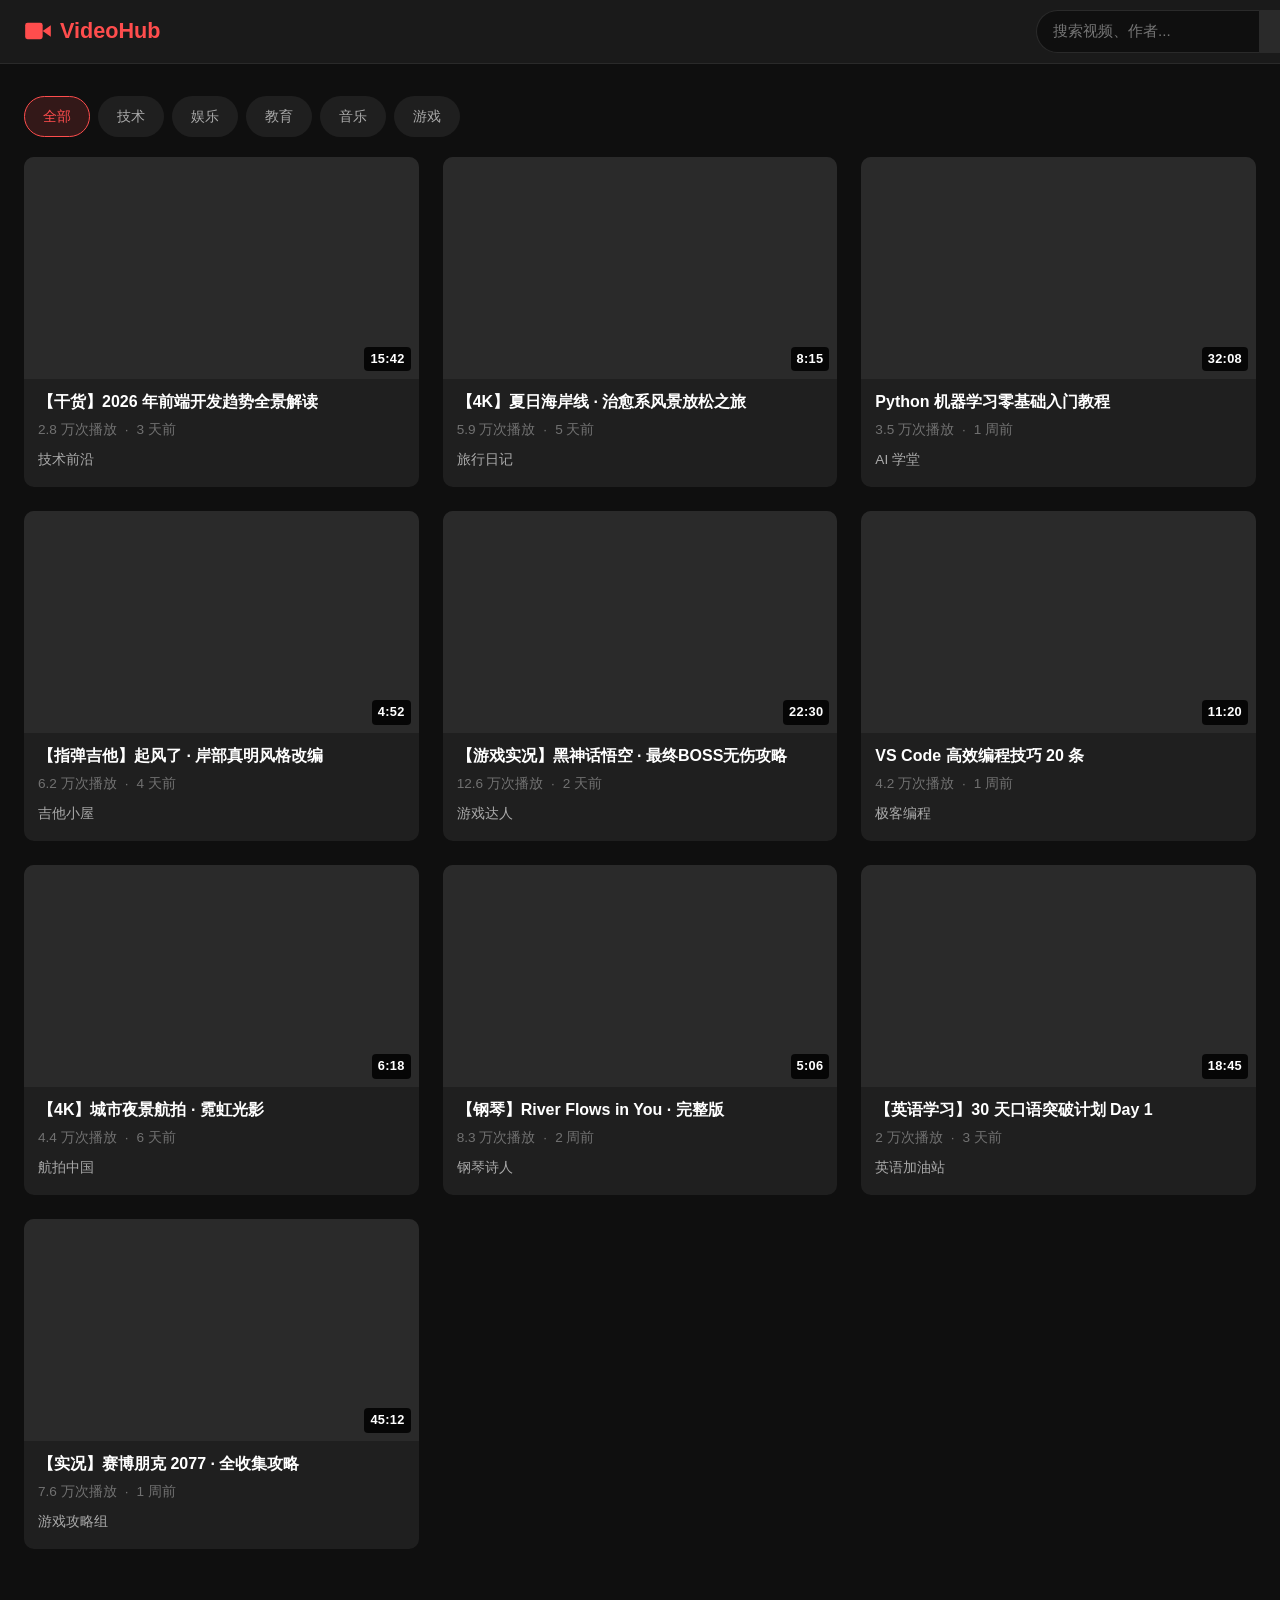
==== index.html @ ff3b2728 "1、初版" ====
<!DOCTYPE html>
<html lang="zh-CN">
<head>
  <meta charset="UTF-8">
  <meta name="viewport" content="width=device-width, initial-scale=1.0">
  <title>VideoHub - 发现精彩视频</title>
  <link rel="icon" type="image/svg+xml" href="data:image/svg+xml,%3Csvg xmlns='http://www.w3.org/2000/svg' viewBox='0 0 24 24' fill='%23ff4d4d'%3E%3Cpolygon points='23 7 16 12 23 17 23 7'/%3E%3Crect x='1' y='5' width='15' height='14' rx='2'/%3E%3C/svg%3E">
  <link rel="stylesheet" href="css/style.css">
</head>
<body>

  <!-- ========== Header ========== -->
  <header class="header">
    <a href="index.html" class="header-logo">
      <svg width="28" height="28" viewBox="0 0 24 24" fill="currentColor">
        <polygon points="23 7 16 12 23 17 23 7"/>
        <rect x="1" y="5" width="15" height="14" rx="2"/>
      </svg>
      <span>VideoHub</span>
    </a>

    <div class="header-actions">
      <div class="header-search">
        <input type="text" id="search-input" placeholder="搜索视频、作者..." aria-label="搜索">
        <button id="search-btn" aria-label="搜索">
          <svg width="18" height="18" viewBox="0 0 24 24" fill="none" stroke="currentColor" stroke-width="2.5" stroke-linecap="round" stroke-linejoin="round">
            <circle cx="11" cy="11" r="8"/><line x1="21" y1="21" x2="16.65" y2="16.65"/>
          </svg>
        </button>
      </div>
    </div>
  </header>

  <!-- ========== Main Content ========== -->
  <main class="main-content">
    <!-- Categories -->
    <div class="categories" id="categories"></div>

    <!-- Video Grid -->
    <div class="video-grid" id="video-grid">
      <div class="loading">
        <div class="spinner"></div>
        <p>加载中...</p>
      </div>
    </div>
  </main>

  <script src="js/data.js"></script>
  <script src="js/app.js"></script>
</body>
</html>
---- css/style.css ----
/* ============================================
   视频网站 - Global Styles
   深色主题 · 响应式 · CSS 变量
   ============================================ */

/* ---------- CSS Variables ---------- */
:root {
  --bg-primary: #0f0f0f;
  --bg-secondary: #1a1a1a;
  --bg-card: #1f1f1f;
  --bg-hover: #2a2a2a;
  --bg-elevated: #252525;

  --text-primary: #ffffff;
  --text-secondary: #aaaaaa;
  --text-tertiary: #717171;

  --accent: #ff4d4d;
  --accent-hover: #ff3333;
  --accent-dim: rgba(255, 77, 77, 0.15);

  --border-color: #2a2a2a;
  --border-light: #333333;

  --shadow: 0 2px 12px rgba(0, 0, 0, 0.4);
  --shadow-lg: 0 8px 30px rgba(0, 0, 0, 0.6);

  --radius-sm: 6px;
  --radius-md: 10px;
  --radius-lg: 16px;
  --radius-full: 9999px;

  --transition: 0.2s ease;
  --transition-slow: 0.35s ease;

  --header-height: 64px;
  --max-width: 1400px;
}

/* ---------- Reset & Base ---------- */
*, *::before, *::after { margin: 0; padding: 0; box-sizing: border-box; }

html { scroll-behavior: smooth; }

body {
  font-family: -apple-system, BlinkMacSystemFont, 'Segoe UI', Roboto, 'Helvetica Neue', Arial, sans-serif;
  background: var(--bg-primary);
  color: var(--text-primary);
  line-height: 1.6;
  min-height: 100vh;
  -webkit-font-smoothing: antialiased;
}

a { color: inherit; text-decoration: none; }

img { max-width: 100%; display: block; }

button { cursor: pointer; font: inherit; border: none; background: none; color: inherit; }

input, textarea, select { font: inherit; color: inherit; }

/* ---------- Header / Nav ---------- */
.header {
  position: fixed; top: 0; left: 0; right: 0;
  height: var(--header-height);
  background: var(--bg-secondary);
  border-bottom: 1px solid var(--border-color);
  display: flex; align-items: center;
  padding: 0 24px; gap: 24px;
  z-index: 100;
}

.header-logo {
  display: flex; align-items: center; gap: 8px;
  font-size: 1.35rem; font-weight: 700;
  color: var(--accent);
  white-space: nowrap;
}

.header-logo svg { flex-shrink: 0; }

.header-search {
  width: 220px;
  display: flex;
}

.header-search input {
  flex: 1; padding: 8px 16px;
  background: var(--bg-primary);
  border: 1px solid var(--border-color);
  border-right: none;
  border-radius: var(--radius-full) 0 0 var(--radius-full);
  color: var(--text-primary);
  font-size: 0.95rem;
  transition: border var(--transition);
  outline: none;
}

.header-search input:focus {
  border-color: var(--accent);
}

.header-search button {
  padding: 8px 20px;
  background: var(--bg-hover);
  border: 1px solid var(--border-color);
  border-radius: 0 var(--radius-full) var(--radius-full) 0;
  color: var(--text-secondary);
  transition: background var(--transition), color var(--transition);
  display: flex; align-items: center; gap: 6px;
}

.header-search button:hover {
  background: var(--border-color);
  color: var(--text-primary);
}

.header-actions {
  display: flex; align-items: center; gap: 12px;
  margin-left: auto;
  flex-shrink: 0;
}

.btn-icon {
  width: 40px; height: 40px;
  border-radius: 50%;
  display: flex; align-items: center; justify-content: center;
  color: var(--text-secondary);
  transition: background var(--transition), color var(--transition);
}

.btn-icon:hover {
  background: var(--bg-hover);
  color: var(--text-primary);
}

/* ---------- Main Content ---------- */
.main-content {
  padding-top: calc(var(--header-height) + 20px);
  padding-left: 24px;
  padding-right: 24px;
  padding-bottom: 60px;
  max-width: var(--max-width);
  margin: 0 auto;
}

/* ---------- Categories Tabs ---------- */
.categories {
  display: flex; gap: 8px;
  padding: 12px 0 20px;
  overflow-x: auto;
  -webkit-overflow-scrolling: touch;
  scrollbar-width: none;
}

.categories::-webkit-scrollbar { display: none; }

.category-tab {
  padding: 8px 18px;
  background: var(--bg-card);
  border-radius: var(--radius-full);
  color: var(--text-secondary);
  font-size: 0.9rem;
  font-weight: 500;
  white-space: nowrap;
  transition: background var(--transition), color var(--transition);
  border: 1px solid transparent;
}

.category-tab:hover {
  background: var(--bg-hover);
  color: var(--text-primary);
}

.category-tab.active {
  background: var(--accent-dim);
  color: var(--accent);
  border-color: var(--accent);
}

/* ---------- Video Grid ---------- */
.video-grid {
  display: grid;
  grid-template-columns: repeat(auto-fill, minmax(300px, 1fr));
  gap: 24px;
}

/* ---------- Video Card ---------- */
.video-card {
  background: var(--bg-card);
  border-radius: var(--radius-md);
  overflow: hidden;
  transition: transform var(--transition-slow), box-shadow var(--transition-slow);
  cursor: pointer;
}

.video-card:hover {
  transform: translateY(-4px);
  box-shadow: var(--shadow-lg);
}

.video-card-thumb {
  position: relative;
  aspect-ratio: 16 / 9;
  overflow: hidden;
  background: var(--bg-hover);
}

.video-card-thumb img {
  width: 100%; height: 100%;
  object-fit: cover;
  transition: transform var(--transition-slow);
}

.video-card:hover .video-card-thumb img {
  transform: scale(1.05);
}

.video-card-duration {
  position: absolute;
  bottom: 8px; right: 8px;
  background: rgba(0, 0, 0, 0.85);
  color: #fff;
  font-size: 0.8rem;
  font-weight: 600;
  padding: 2px 6px;
  border-radius: 4px;
  letter-spacing: 0.3px;
}

.video-card-body {
  padding: 12px 14px 16px;
}

.video-card-title {
  font-size: 1rem;
  font-weight: 600;
  line-height: 1.4;
  display: -webkit-box;
  -webkit-line-clamp: 2;
  -webkit-box-orient: vertical;
  overflow: hidden;
  margin-bottom: 6px;
}

.video-card-meta {
  display: flex; align-items: center; gap: 8px;
  color: var(--text-tertiary);
  font-size: 0.85rem;
}

.video-card-author {
  margin-top: 8px;
  display: flex; align-items: center; gap: 8px;
  color: var(--text-secondary);
  font-size: 0.85rem;
}

.video-card-author img {
  width: 24px; height: 24px;
  border-radius: 50%;
  object-fit: cover;
}

/* ---------- Empty State ---------- */
.empty-state {
  grid-column: 1 / -1;
  text-align: center;
  padding: 80px 20px;
  color: var(--text-tertiary);
}

.empty-state svg { margin-bottom: 16px; opacity: 0.5; }

.empty-state h3 { font-size: 1.2rem; margin-bottom: 8px; color: var(--text-secondary); }

.empty-state p { font-size: 0.95rem; }

/* ============================================
   Player Page
   ============================================ */
.player-container {
  display: grid;
  grid-template-columns: 1fr 360px;
  gap: 28px;
  align-items: start;
}

.player-main { min-width: 0; }

.player-wrapper {
  position: relative;
  width: 100%;
  aspect-ratio: 16 / 9;
  background: #000;
  border-radius: var(--radius-md);
  overflow: hidden;
  margin-bottom: 16px;
}

.player-wrapper video {
  width: 100%; height: 100%;
  display: block;
}

.player-title {
  font-size: 1.35rem;
  font-weight: 700;
  margin-bottom: 8px;
  line-height: 1.3;
}

.player-stats {
  display: flex; align-items: center; gap: 16px;
  color: var(--text-tertiary);
  font-size: 0.9rem;
  padding-bottom: 16px;
  border-bottom: 1px solid var(--border-color);
  margin-bottom: 16px;
}

.player-info {
  display: flex; align-items: center; gap: 12px;
  margin-bottom: 20px;
  padding: 16px;
  background: var(--bg-card);
  border-radius: var(--radius-md);
}

.player-info-avatar {
  width: 48px; height: 48px;
  border-radius: 50%;
  object-fit: cover;
  flex-shrink: 0;
}

.player-info-name {
  font-weight: 600;
  font-size: 1rem;
}

.player-info-desc {
  color: var(--text-secondary);
  font-size: 0.9rem;
  margin-top: 4px;
  line-height: 1.5;
}

.player-category {
  display: inline-block;
  padding: 4px 12px;
  background: var(--accent-dim);
  color: var(--accent);
  border-radius: var(--radius-full);
  font-size: 0.8rem;
  font-weight: 500;
  margin-right: 8px;
}

/* ---------- Comments ---------- */
.comments-section {
  margin-top: 24px;
}

.comments-title {
  font-size: 1.1rem;
  font-weight: 600;
  margin-bottom: 20px;
}

.comment-item {
  display: flex; gap: 12px;
  margin-bottom: 20px;
}

.comment-item img {
  width: 40px; height: 40px;
  border-radius: 50%;
  object-fit: cover;
  flex-shrink: 0;
}

.comment-author {
  font-weight: 600;
  font-size: 0.9rem;
  margin-bottom: 4px;
}

.comment-author span {
  color: var(--text-tertiary);
  font-weight: 400;
  margin-left: 8px;
  font-size: 0.8rem;
}

.comment-content {
  color: var(--text-secondary);
  font-size: 0.9rem;
  line-height: 1.5;
}

/* ---------- Sidebar (Recommended) ---------- */
.player-sidebar {
  display: flex; flex-direction: column; gap: 12px;
}

.sidebar-title {
  font-size: 1rem;
  font-weight: 600;
  margin-bottom: 4px;
}

.sidebar-video {
  display: flex; gap: 10px;
  padding: 8px;
  border-radius: var(--radius-sm);
  cursor: pointer;
  transition: background var(--transition);
}

.sidebar-video:hover {
  background: var(--bg-card);
}

.sidebar-video-thumb {
  width: 168px;
  aspect-ratio: 16 / 9;
  flex-shrink: 0;
  border-radius: var(--radius-sm);
  overflow: hidden;
  background: var(--bg-hover);
  position: relative;
}

.sidebar-video-thumb img {
  width: 100%; height: 100%;
  object-fit: cover;
}

.sidebar-video-duration {
  position: absolute;
  bottom: 4px; right: 4px;
  background: rgba(0,0,0,0.85);
  color: #fff;
  font-size: 0.75rem;
  padding: 1px 5px;
  border-radius: 3px;
}

.sidebar-video-info {
  flex: 1; min-width: 0;
}

.sidebar-video-title {
  font-size: 0.9rem;
  font-weight: 500;
  line-height: 1.3;
  display: -webkit-box;
  -webkit-line-clamp: 2;
  -webkit-box-orient: vertical;
  overflow: hidden;
  margin-bottom: 4px;
}

.sidebar-video-meta {
  font-size: 0.8rem;
  color: var(--text-tertiary);
}

/* ---------- Loading ---------- */
.loading {
  text-align: center;
  padding: 60px 0;
  color: var(--text-tertiary);
}

.spinner {
  width: 36px; height: 36px;
  border: 3px solid var(--border-color);
  border-top-color: var(--accent);
  border-radius: 50%;
  animation: spin 0.7s linear infinite;
  margin: 0 auto 12px;
}

@keyframes spin {
  to { transform: rotate(360deg); }
}

/* ============================================
   Responsive
   ============================================ */
@media (max-width: 1024px) {
  .player-container {
    grid-template-columns: 1fr;
  }
  .player-sidebar {
    display: grid;
    grid-template-columns: repeat(auto-fill, minmax(280px, 1fr));
  }
}

@media (max-width: 768px) {
  .header {
    padding: 0 16px;
    gap: 12px;
  }
  .header-logo span { display: none; }
  .header-search { width: 160px; }
  .header-search input { font-size: 0.85rem; padding: 6px 12px; }
  .header-search button { padding: 6px 12px; }

  .main-content {
    padding-left: 16px;
    padding-right: 16px;
  }

  .video-grid {
    grid-template-columns: repeat(auto-fill, minmax(250px, 1fr));
    gap: 16px;
  }

  .sidebar-video-thumb {
    width: 140px;
  }
}

@media (max-width: 480px) {
  .video-grid {
    grid-template-columns: 1fr;
    gap: 14px;
  }

  .player-title {
    font-size: 1.1rem;
  }

  .sidebar-video-thumb {
    width: 120px;
  }
}
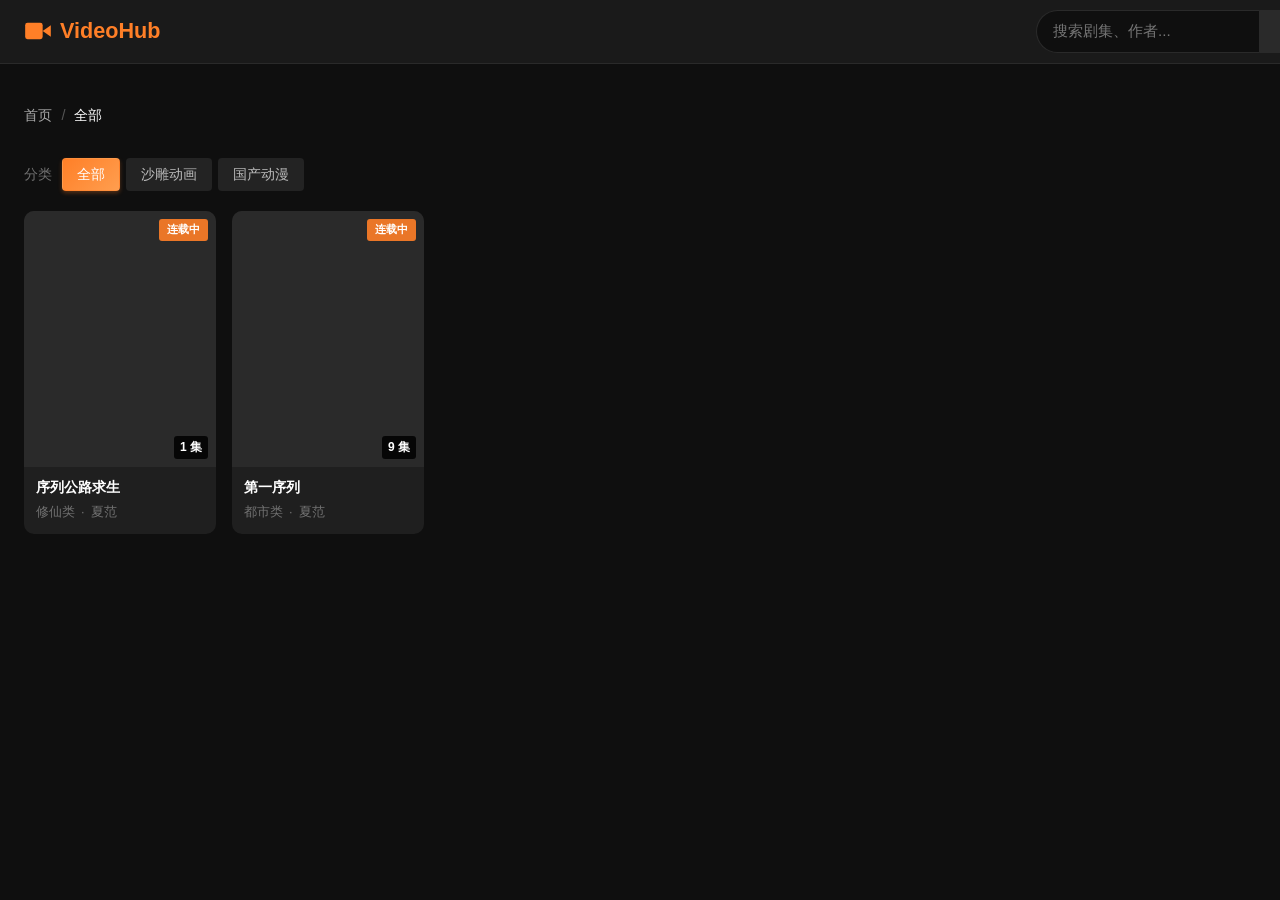
==== commit 4241de67: "优化首页布局：hover播放浮层、精简卡片信息、响应式列数、筛选栏和面包屑 - 新增 hover 播放按钮浮层效果 - 精简卡片信息：状态角标右上角，分类+作者一行 - 响应式列数：6/5/4/3/2" ====
--- a/index.html
+++ b/index.html
@@ -11,32 +11,51 @@
 
   <!-- ========== Header ========== -->
   <header class="header">
-    <a href="index.html" class="header-logo">
-      <svg width="28" height="28" viewBox="0 0 24 24" fill="currentColor">
-        <polygon points="23 7 16 12 23 17 23 7"/>
-        <rect x="1" y="5" width="15" height="14" rx="2"/>
-      </svg>
-      <span>VideoHub</span>
-    </a>
+    <div class="header-inner">
+      <a href="index.html" class="header-logo">
+        <svg width="28" height="28" viewBox="0 0 24 24" fill="currentColor">
+          <polygon points="23 7 16 12 23 17 23 7"/>
+          <rect x="1" y="5" width="15" height="14" rx="2"/>
+        </svg>
+        <span>VideoHub</span>
+      </a>
 
-    <div class="header-actions">
-      <div class="header-search">
-        <input type="text" id="search-input" placeholder="搜索视频、作者..." aria-label="搜索">
-        <button id="search-btn" aria-label="搜索">
-          <svg width="18" height="18" viewBox="0 0 24 24" fill="none" stroke="currentColor" stroke-width="2.5" stroke-linecap="round" stroke-linejoin="round">
-            <circle cx="11" cy="11" r="8"/><line x1="21" y1="21" x2="16.65" y2="16.65"/>
-          </svg>
-        </button>
+      <div class="header-actions">
+        <div class="header-search">
+          <input type="text" id="search-input" placeholder="搜索剧集、作者..." aria-label="搜索">
+          <button id="search-btn" aria-label="搜索">
+            <svg width="18" height="18" viewBox="0 0 24 24" fill="none" stroke="currentColor" stroke-width="2.5" stroke-linecap="round" stroke-linejoin="round">
+              <circle cx="11" cy="11" r="8"/><line x1="21" y1="21" x2="16.65" y2="16.65"/>
+            </svg>
+          </button>
+        </div>
       </div>
     </div>
   </header>
 
   <!-- ========== Main Content ========== -->
   <main class="main-content">
-    <!-- Categories -->
-    <div class="categories" id="categories"></div>
+    <!-- Breadcrumb -->
+    <div class="gm-bread">
+      <ol>
+        <li><a href="index.html">首页</a></li>
+        <li class="on" id="breadcrumb-current">全部</li>
+      </ol>
+    </div>
 
-    <!-- Video Grid -->
+    <!-- Categories / Filter -->
+    <div class="filter-bar" id="filter-bar">
+      <span class="filter-label">分类</span>
+      <div class="filter-tags" id="categories"></div>
+    </div>
+
+    <!-- Sub Categories / Filter -->
+    <div class="filter-bar" id="sub-filter-bar" style="display:none">
+      <span class="filter-label">类型</span>
+      <div class="filter-tags" id="sub-categories"></div>
+    </div>
+
+    <!-- Series Grid -->
     <div class="video-grid" id="video-grid">
       <div class="loading">
         <div class="spinner"></div>
--- a/css/style.css
+++ b/css/style.css
@@ -15,9 +15,10 @@
   --text-secondary: #aaaaaa;
   --text-tertiary: #717171;
 
-  --accent: #ff4d4d;
-  --accent-hover: #ff3333;
-  --accent-dim: rgba(255, 77, 77, 0.15);
+  --accent: #ff7f27;
+  --accent-hover: #ff9e4f;
+  --accent-dim: rgba(255, 127, 39, 0.15);
+  --accent-gradient: linear-gradient(135deg, #ff7f27 0%, #ff9e4f 100%);
 
   --border-color: #2a2a2a;
   --border-light: #333333;
@@ -66,8 +67,17 @@
   background: var(--bg-secondary);
   border-bottom: 1px solid var(--border-color);
   display: flex; align-items: center;
-  padding: 0 24px; gap: 24px;
+  justify-content: center;
+  padding: 0 24px;
   z-index: 100;
+}
+
+.header-inner {
+  width: 100%;
+  max-width: var(--max-width);
+  display: flex;
+  align-items: center;
+  gap: 24px;
 }
 
 .header-logo {
@@ -144,45 +154,91 @@
   margin: 0 auto;
 }
 
-/* ---------- Categories Tabs ---------- */
-.categories {
-  display: flex; gap: 8px;
+/* ---------- Breadcrumb ---------- */
+.gm-bread {
+  margin: 10px 0;
+}
+
+.gm-bread > ol {
+  padding: 8px 0;
+  list-style: none;
+}
+
+.gm-bread > ol > li {
+  display: inline-block;
+  font-size: 0.9rem;
+  color: var(--text-tertiary);
+}
+
+.gm-bread > ol > li + li::before {
+  padding: 0 5px;
+  color: #555;
+  content: "/\00a0";
+}
+
+.gm-bread > ol > li > a {
+  color: var(--text-secondary);
+  text-decoration: none;
+}
+
+.gm-bread > ol > li > a:hover {
+  color: var(--accent);
+}
+
+.gm-bread > ol > li.on {
+  color: var(--text-primary);
+}
+
+/* ---------- Filter Bar ---------- */
+.filter-bar {
+  display: flex;
+  align-items: center;
+  gap: 10px;
   padding: 12px 0 20px;
-  overflow-x: auto;
-  -webkit-overflow-scrolling: touch;
-  scrollbar-width: none;
-}
-
-.categories::-webkit-scrollbar { display: none; }
-
-.category-tab {
-  padding: 8px 18px;
-  background: var(--bg-card);
-  border-radius: var(--radius-full);
-  color: var(--text-secondary);
-  font-size: 0.9rem;
+  flex-wrap: wrap;
+}
+
+.filter-label {
+  font-size: 0.85rem;
+  color: var(--text-tertiary);
+  white-space: nowrap;
   font-weight: 500;
+}
+
+.filter-tags {
+  display: flex;
+  flex-wrap: wrap;
+  gap: 6px;
+}
+
+.filter-tab {
+  padding: 5px 14px;
+  background: #232323;
+  border: 1px solid transparent;
+  border-radius: 4px;
+  color: #bbb;
+  font-size: 0.85rem;
+  cursor: pointer;
+  transition: background var(--transition), color var(--transition);
   white-space: nowrap;
-  transition: background var(--transition), color var(--transition);
-  border: 1px solid transparent;
-}
-
-.category-tab:hover {
-  background: var(--bg-hover);
-  color: var(--text-primary);
-}
-
-.category-tab.active {
-  background: var(--accent-dim);
-  color: var(--accent);
-  border-color: var(--accent);
+}
+
+.filter-tab:hover {
+  background: #2a2a2a;
+  color: #fff;
+}
+
+.filter-tab.active {
+  background: var(--accent-gradient);
+  color: #fff;
+  box-shadow: 0 2px 4px rgba(255, 127, 39, 0.3);
 }
 
 /* ---------- Video Grid ---------- */
 .video-grid {
   display: grid;
-  grid-template-columns: repeat(auto-fill, minmax(300px, 1fr));
-  gap: 24px;
+  grid-template-columns: repeat(6, 1fr);
+  gap: 16px;
 }
 
 /* ---------- Video Card ---------- */
@@ -201,7 +257,7 @@
 
 .video-card-thumb {
   position: relative;
-  aspect-ratio: 16 / 9;
+  aspect-ratio: 3 / 4;
   overflow: hidden;
   background: var(--bg-hover);
 }
@@ -216,50 +272,87 @@
   transform: scale(1.05);
 }
 
+/* Status badge (top-right) */
+.series-status-corner {
+  position: absolute;
+  top: 8px;
+  right: 8px;
+  font-size: 0.7rem;
+  font-weight: 600;
+  padding: 2px 8px;
+  border-radius: 3px;
+  z-index: 2;
+}
+
+.series-status-corner.ongoing {
+  background: rgba(255, 127, 39, 0.9);
+  color: #fff;
+}
+
+.series-status-corner.finished {
+  background: rgba(76, 175, 80, 0.9);
+  color: #fff;
+}
+
+/* Episode count (bottom-right) */
 .video-card-duration {
   position: absolute;
   bottom: 8px; right: 8px;
   background: rgba(0, 0, 0, 0.85);
   color: #fff;
-  font-size: 0.8rem;
+  font-size: 0.75rem;
   font-weight: 600;
   padding: 2px 6px;
-  border-radius: 4px;
-  letter-spacing: 0.3px;
+  border-radius: 3px;
+  z-index: 2;
+}
+
+/* Play overlay (on hover) */
+.video-card-play {
+  position: absolute;
+  top: 0; left: 0; right: 0; bottom: 0;
+  display: flex;
+  align-items: center;
+  justify-content: center;
+  background: rgba(0, 0, 0, 0.4);
+  opacity: 0;
+  transition: opacity var(--transition);
+  z-index: 1;
+}
+
+.video-card-play svg {
+  color: #fff;
+  width: 44px;
+  height: 44px;
+  filter: drop-shadow(0 2px 8px rgba(0,0,0,0.5));
+}
+
+.video-card:hover .video-card-play {
+  opacity: 1;
 }
 
 .video-card-body {
-  padding: 12px 14px 16px;
+  padding: 10px 12px 12px;
 }
 
 .video-card-title {
-  font-size: 1rem;
+  font-size: 0.9rem;
   font-weight: 600;
   line-height: 1.4;
   display: -webkit-box;
-  -webkit-line-clamp: 2;
+  -webkit-line-clamp: 1;
   -webkit-box-orient: vertical;
   overflow: hidden;
-  margin-bottom: 6px;
+  margin-bottom: 4px;
 }
 
 .video-card-meta {
-  display: flex; align-items: center; gap: 8px;
-  color: var(--text-tertiary);
-  font-size: 0.85rem;
-}
-
-.video-card-author {
-  margin-top: 8px;
-  display: flex; align-items: center; gap: 8px;
-  color: var(--text-secondary);
-  font-size: 0.85rem;
-}
-
-.video-card-author img {
-  width: 24px; height: 24px;
-  border-radius: 50%;
-  object-fit: cover;
+  display: flex; align-items: center; gap: 6px;
+  color: var(--text-tertiary);
+  font-size: 0.8rem;
+  white-space: nowrap;
+  overflow: hidden;
+  text-overflow: ellipsis;
 }
 
 /* ---------- Empty State ---------- */
@@ -280,10 +373,8 @@
    Player Page
    ============================================ */
 .player-container {
-  display: grid;
-  grid-template-columns: 1fr 360px;
-  gap: 28px;
-  align-items: start;
+  max-width: 900px;
+  margin: 0 auto;
 }
 
 .player-main { min-width: 0; }
@@ -296,6 +387,7 @@
   border-radius: var(--radius-md);
   overflow: hidden;
   margin-bottom: 16px;
+  box-shadow: 0 2px 8px rgba(0,0,0,.3);
 }
 
 .player-wrapper video {
@@ -317,6 +409,46 @@
   padding-bottom: 16px;
   border-bottom: 1px solid var(--border-color);
   margin-bottom: 16px;
+}
+
+/* ---------- Quality Selector ---------- */
+.quality-selector {
+  display: flex; align-items: center; gap: 10px;
+  margin-bottom: 16px;
+  flex-wrap: wrap;
+}
+
+.quality-label {
+  font-size: 0.85rem;
+  color: var(--text-tertiary);
+  white-space: nowrap;
+}
+
+.quality-options {
+  display: flex; gap: 6px;
+}
+
+.quality-btn {
+  padding: 6px 14px;
+  background: #232323;
+  border: 1px solid #232323;
+  border-radius: 4px;
+  color: #bbb;
+  font-size: 0.85rem;
+  cursor: pointer;
+  transition: background var(--transition), color var(--transition);
+}
+
+.quality-btn:hover {
+  background: #2a2a2a;
+  color: #fff;
+}
+
+.quality-btn.active {
+  background: var(--accent-gradient);
+  color: #fff;
+  border-color: var(--accent);
+  box-shadow: 0 2px 4px rgba(255, 127, 39, 0.3);
 }
 
 .player-info {
@@ -467,6 +599,161 @@
   color: var(--text-tertiary);
 }
 
+/* ============================================
+   Series Intro (专题栏)
+   ============================================ */
+.series-intro {
+  display: flex;
+  gap: 20px;
+  padding: 20px;
+  background: #1f1f1f;
+  border-radius: 6px;
+  margin-bottom: 15px;
+  box-shadow: 0 2px 8px rgba(0,0,0,.2);
+}
+
+.series-intro-cover {
+  width: 160px;
+  aspect-ratio: 3 / 4;
+  object-fit: cover;
+  border-radius: 4px;
+  flex-shrink: 0;
+  background: #232323;
+}
+
+.series-intro-info {
+  flex: 1;
+  min-width: 0;
+}
+
+.series-intro-header {
+  display: flex;
+  align-items: center;
+  gap: 10px;
+  margin-bottom: 8px;
+}
+
+.series-intro-title {
+  font-size: 1.2rem;
+  font-weight: 700;
+}
+
+.series-intro-badge {
+  font-size: 0.75rem;
+  font-weight: 600;
+  padding: 2px 10px;
+  border-radius: var(--radius-full);
+  white-space: nowrap;
+}
+
+.series-intro-badge.ongoing {
+  background: rgba(255, 127, 39, 0.15);
+  color: #ff7f27;
+}
+
+.series-intro-badge.finished {
+  background: rgba(76, 175, 80, 0.15);
+  color: #4caf50;
+}
+
+.series-intro-meta {
+  font-size: 0.85rem;
+  color: var(--text-tertiary);
+  margin-bottom: 10px;
+  display: flex;
+  align-items: center;
+  gap: 8px;
+}
+
+.series-intro-desc {
+  font-size: 0.9rem;
+  color: var(--text-secondary);
+  line-height: 1.6;
+  margin-bottom: 12px;
+}
+
+.series-intro-author {
+  display: flex;
+  align-items: center;
+  gap: 8px;
+  font-size: 0.9rem;
+  color: var(--text-secondary);
+}
+
+.series-intro-author img {
+  width: 28px;
+  height: 28px;
+  border-radius: 50%;
+  object-fit: cover;
+}
+
+/* ============================================
+   Episode Grid (选集列表)
+   ============================================ */
+.episode-section {
+  margin-bottom: 15px;
+  padding: 15px;
+  background: #1f1f1f;
+  border-radius: 6px;
+  box-shadow: 0 2px 8px rgba(0,0,0,.2);
+}
+
+.episode-section-title {
+  font-size: 1rem;
+  font-weight: 600;
+  margin-bottom: 12px;
+  padding-bottom: 10px;
+  border-bottom: 1px solid #333;
+}
+
+.episode-grid {
+  display: flex;
+  flex-wrap: wrap;
+  gap: 8px 10px;
+}
+
+.episode-item {
+  display: inline-block;
+  cursor: pointer;
+  transition: background var(--transition), color var(--transition);
+  min-width: 56px;
+  padding: 6px 14px;
+  background: #232323;
+  color: #bbb;
+  border-radius: 4px;
+  text-align: center;
+  font-size: 15px;
+  line-height: 1.5;
+  border: 1px solid #232323;
+  user-select: none;
+}
+
+.episode-item:hover {
+  background: #2a2a2a;
+  color: #fff;
+}
+
+.episode-item.active {
+  background: var(--accent-gradient);
+  color: #fff;
+  border-color: var(--accent);
+  box-shadow: 0 2px 4px rgba(255, 127, 39, 0.3);
+}
+
+.episode-item-info {
+  display: inline;
+}
+
+.episode-item-title {
+  display: inline;
+  font-size: 15px;
+  font-weight: 400;
+}
+
+.episode-item-meta {
+  display: none;
+}
+
 /* ---------- Loading ---------- */
 .loading {
   text-align: center;
@@ -492,11 +779,19 @@
    ============================================ */
 @media (max-width: 1024px) {
   .player-container {
-    grid-template-columns: 1fr;
-  }
-  .player-sidebar {
-    display: grid;
-    grid-template-columns: repeat(auto-fill, minmax(280px, 1fr));
+    max-width: 100%;
+  }
+}
+
+@media (max-width: 1200px) {
+  .video-grid {
+    grid-template-columns: repeat(5, 1fr);
+  }
+}
+
+@media (max-width: 992px) {
+  .video-grid {
+    grid-template-columns: repeat(4, 1fr);
   }
 }
 
@@ -516,19 +811,28 @@
   }
 
   .video-grid {
-    grid-template-columns: repeat(auto-fill, minmax(250px, 1fr));
-    gap: 16px;
+    grid-template-columns: repeat(3, 1fr);
+    gap: 12px;
   }
 
   .sidebar-video-thumb {
     width: 140px;
   }
+
+  .series-intro {
+    flex-direction: column;
+  }
+
+  .series-intro-cover {
+    width: 100%;
+    max-width: 300px;
+  }
 }
 
 @media (max-width: 480px) {
   .video-grid {
-    grid-template-columns: 1fr;
-    gap: 14px;
+    grid-template-columns: repeat(2, 1fr);
+    gap: 10px;
   }
 
   .player-title {
@@ -538,4 +842,8 @@
   .sidebar-video-thumb {
     width: 120px;
   }
+
+  .series-intro-title {
+    font-size: 1rem;
+  }
 }
